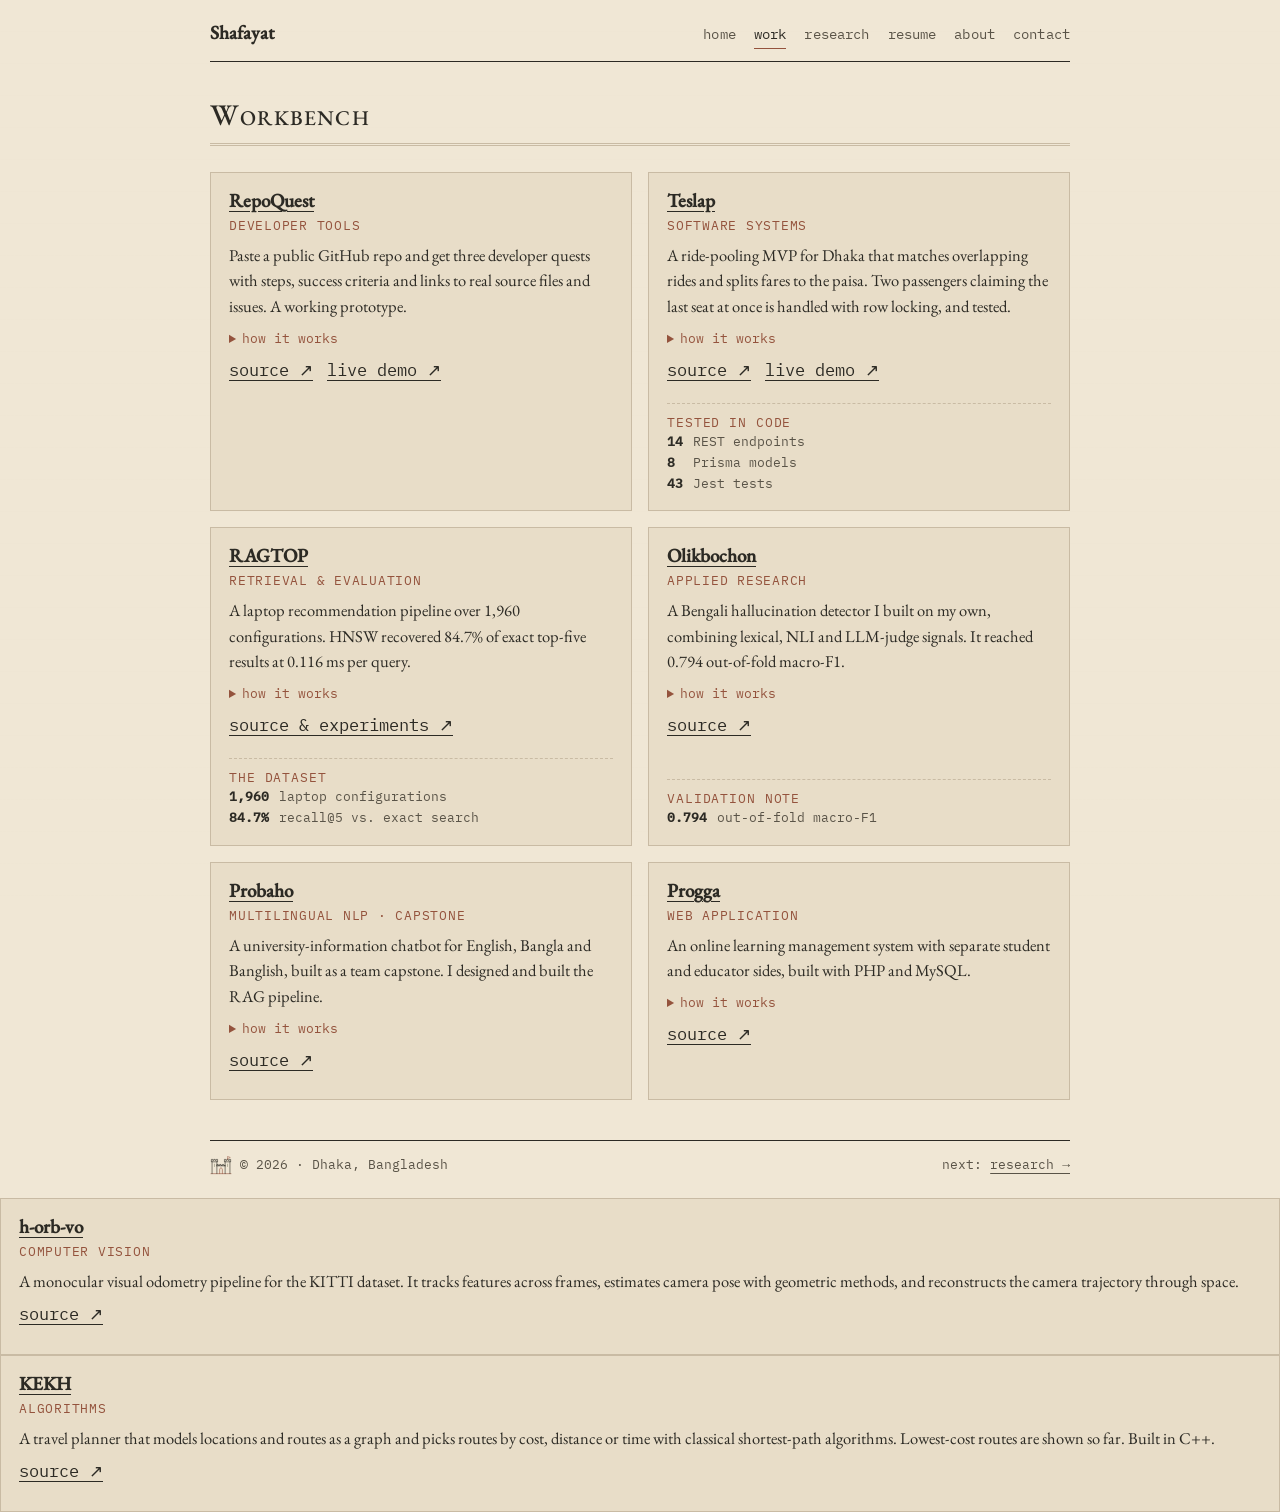
==== work.html @ c4c74369 "try new style" ====
<!doctype html>
<html lang="en">
<head>
  <meta charset="utf-8">
  <meta name="viewport" content="width=device-width, initial-scale=1">
  <meta name="description" content="Projects by Shafayat Hasanat Rubaiyat: RepoQuest, Teslap, RAGTOP, Olikbochon, Probaho, h-orb-vo, Progga and KEKH.">
  <meta name="theme-color" content="#f3ede0">
  <title>Work | Shafayat Hasanat Rubaiyat</title>
  <link rel="canonical" href="https://infi9itea.github.io/work.html">
  <meta property="og:type" content="website">
  <meta property="og:title" content="Work | Shafayat Hasanat Rubaiyat">
  <meta property="og:description" content="Projects by Shafayat Hasanat Rubaiyat: RepoQuest, Teslap, RAGTOP, Olikbochon, Probaho, h-orb-vo, Progga and KEKH.">
  <meta property="og:url" content="https://infi9itea.github.io/work.html">
  <meta property="og:image" content="https://infi9itea.github.io/assets/og-image.png">
  <meta property="og:image:width" content="1200">
  <meta property="og:image:height" content="630">
  <meta property="og:image:alt" content="Shafayat Hasanat Rubaiyat, with a hand-drawn rooftop, castle tower and knight">
  <meta name="twitter:card" content="summary_large_image">
  <meta name="twitter:title" content="Work | Shafayat Hasanat Rubaiyat">
  <meta name="twitter:description" content="Projects by Shafayat Hasanat Rubaiyat: RepoQuest, Teslap, RAGTOP, Olikbochon, Probaho, h-orb-vo, Progga and KEKH.">
  <meta name="twitter:image" content="https://infi9itea.github.io/assets/og-image.png">
  <link rel="icon" href="assets/favicon.svg" type="image/svg+xml">
  <link rel="stylesheet" href="styles.css">
  <script type="application/ld+json">
  {"@context":"https://schema.org","@type":"Person","name":"Shafayat Hasanat Rubaiyat","url":"https://infi9itea.github.io/","image":"https://infi9itea.github.io/assets/portrait.jpg","jobTitle":"Computer Science & Engineering graduate","alumniOf":{"@type":"CollegeOrUniversity","name":"East West University"},"address":{"@type":"PostalAddress","addressLocality":"Dhaka","addressCountry":"BD"},"knowsAbout":["Natural language processing","Large language models","Retrieval-augmented generation","AI agents","Human-computer interaction"],"sameAs":["https://github.com/infi9itea","https://www.linkedin.com/in/infi9itea/","https://scholar.google.com/citations?user=V1L3dSgAAAAJ&hl=en","https://orcid.org/0009-0002-2202-2596","https://codeforces.com/profile/Centric"]}
  </script>
</head>
<body>
<a class="skip-link" href="#main">Skip to content</a>
<div class="page">
<header class="header"><a class="site-title" href="index.html">Shafayat</a><nav aria-label="Main navigation"><a href="index.html">home</a><a href="work.html" aria-current="page">work</a><a href="research.html">research</a><a href="resume.html">resume</a><a href="about.html">about</a><a href="contact.html">contact</a></nav></header>
<main id="main">
<section class="pane">
        <h1 class="page-title">Workbench</h1>

        <article class="project-row">
          <div class="project-main">
            <div class="project-title-row">
              <h3><a href="https://github.com/infi9itea/RepoQuest" target="_blank" rel="noopener noreferrer">RepoQuest</a></h3>
              <span class="project-kind">developer tools</span>
            </div>
            <p class="blurb">Paste a public GitHub repo and get three developer quests with steps, success criteria and links to real source files and issues. A working prototype.</p><details><summary>how it works</summary><p>A guide for getting into unfamiliar codebases. You paste a public GitHub repository and it generates three developer quests, each with a goal, steps, success criteria and links to relevant source files and real issues. An n8n workflow gathers the evidence and Gemini writes the quests; I validate the response, including source-file paths, before it reaches the UI. It is a working prototype. Built with Next.js, TypeScript, n8n and the GitHub API.</p></details>
            <p class="project-links"><a href="https://github.com/infi9itea/RepoQuest" target="_blank" rel="noopener noreferrer">source ↗</a><a href="https://repo-quest-five.vercel.app" target="_blank" rel="noopener noreferrer">live demo ↗</a></p>
          </div>
        </article>

        <article class="project-row">
          <div class="project-main">
            <div class="project-title-row">
              <h3><a href="https://github.com/infi9itea/Teslap" target="_blank" rel="noopener noreferrer">Teslap</a></h3>
              <span class="project-kind">software systems</span>
            </div>
            <p class="blurb">A ride-pooling MVP for Dhaka that matches overlapping rides and splits fares to the paisa. Two passengers claiming the last seat at once is handled with row locking, and tested.</p><details><summary>how it works</summary><p>A ride-pooling MVP for Dhaka that matches overlapping ride requests, splits fares down to the paisa, and gives drivers a manifest to work from. I handled two passengers claiming the last seat at once with PostgreSQL row locking, idempotency keys and a database capacity trigger, then tested the race. Built with Next.js, TypeScript, Express, PostgreSQL, Prisma and Docker.</p></details>
            <p class="project-links"><a href="https://github.com/infi9itea/Teslap" target="_blank" rel="noopener noreferrer">source ↗</a><a href="https://teslap.vercel.app" target="_blank" rel="noopener noreferrer">live demo ↗</a></p>
          </div>
          <aside class="project-aside" aria-label="Teslap details">
            <span class="aside-label">tested in code</span>
            <strong>14</strong><span>REST endpoints</span>
            <strong>8</strong><span>Prisma models</span>
            <strong>43</strong><span>Jest tests</span>
          </aside>
        </article>

        <article class="project-row">
          <div class="project-main">
            <div class="project-title-row">
              <h3><a href="https://github.com/infi9itea/ragtop" target="_blank" rel="noopener noreferrer">RAGTOP</a></h3>
              <span class="project-kind">retrieval &amp; evaluation</span>
            </div>
            <p class="blurb">A laptop recommendation pipeline over 1,960 configurations. HNSW recovered 84.7% of exact top-five results at 0.116 ms per query.</p><details><summary>how it works</summary><p>A laptop recommendation pipeline built from multiple product sources, with schema harmonisation, PySpark processing, embeddings and MinHash/LSH deduplication. I compared five FAISS index types: HNSW recovered 84.7% of exact top-five results at 0.116 ms average query latency. On a separate 30-query labelled set, hit rate was 0.60 and precision@5 was 0.253. Built with Python, PySpark and FAISS.</p></details>
            <p class="project-links"><a href="https://github.com/infi9itea/ragtop" target="_blank" rel="noopener noreferrer">source &amp; experiments ↗</a></p>
          </div>
          <aside class="project-aside" aria-label="RAGTOP details">
            <span class="aside-label">the dataset</span>
            <strong>1,960</strong><span>laptop configurations</span>
            <span class="aside-rule"></span>
            <strong>84.7%</strong><span>recall@5 vs. exact search</span>
          </aside>
        </article>

        <article class="project-row">
          <div class="project-main">
            <div class="project-title-row">
              <h3><a href="https://github.com/infi9itea/olikbochon-bengali-hallucination-datathon-" target="_blank" rel="noopener noreferrer">Olikbochon</a></h3>
              <span class="project-kind">applied research</span>
            </div>
            <p class="blurb">A Bengali hallucination detector I built on my own, combining lexical, NLI and LLM-judge signals. It reached 0.794 out-of-fold macro-F1.</p><details><summary>how it works</summary><p>A Bengali-language hallucination detection system I built on my own. It combines lexical overlap, character-level TF-IDF, answer-key matching and cross-lingual NLI (mDeBERTa-v3), merges the signals with Logistic Regression and LightGBM, and uses a quantized 32B Qwen model as a judge. It reached 0.794 out-of-fold macro-F1 on the labelled sample. Built with Python, LightGBM and vLLM.</p></details>
            <p class="project-links"><a href="https://github.com/infi9itea/olikbochon-bengali-hallucination-datathon-" target="_blank" rel="noopener noreferrer">source ↗</a></p>
          </div>
          <aside class="project-aside" aria-label="Olikbochon details">
            <span class="aside-label">validation note</span>
            <strong>0.794</strong><span>out-of-fold macro-F1</span>
          </aside>
        </article>

        <article class="project-row">
          <div class="project-main">
            <div class="project-title-row">
              <h3><a href="https://github.com/infi9itea/Probaho" target="_blank" rel="noopener noreferrer">Probaho</a></h3>
              <span class="project-kind">multilingual NLP · capstone</span>
            </div>
            <p class="blurb">A university-information chatbot for English, Bangla and Banglish, built as a team capstone. I designed and built the RAG pipeline.</p><details><summary>how it works</summary><p>A university-information chatbot for English, Bangla and Banglish, built as a team capstone at East West University. It is the Rasa + RAG + LLM hybrid, one of six architectures compared in our thesis. I designed and implemented the RAG pipeline (ingestion, retrieval and the LLM answer service) and contributed RAG data with two teammates. Built with Python, Rasa, FastAPI and LLMs.</p></details>
            <p class="project-links"><a href="https://github.com/infi9itea/Probaho" target="_blank" rel="noopener noreferrer">source ↗</a></p>
          </div>
        </article>

        <article class="project-row">
          <div class="project-main">
            <div class="project-title-row">
              <h3><a href="https://github.com/shawqiaftab/Progga---Online-Learning-Management-System" target="_blank" rel="noopener noreferrer">Progga</a></h3>
              <span class="project-kind">web application</span>
            </div>
            <p class="blurb">An online learning management system with separate student and educator sides, built with PHP and MySQL.</p><details><summary>how it works</summary><p>An online learning management system with separate student and educator sides. Students browse courses by difficulty level, watch video lectures, take quizzes and rate courses. Educators create courses, upload content, grade assessments and follow performance through analytics. Built with PHP, MySQL, JavaScript, HTML and CSS.</p></details>
            <p class="project-links"><a href="https://github.com/shawqiaftab/Progga---Online-Learning-Management-System" target="_blank" rel="noopener noreferrer">source ↗</a></p>
          </div>
        </article>
      </section>
</main>
<footer class="footer"><span><img class="mark mark--sm" src="assets/castle.svg" alt="">© 2026 · Dhaka, Bangladesh</span><span class="catch">next: <a href="research.html">research →</a></span></footer>
</div>
</body>
</html>        <article class="project-row">
          <div class="project-main">
            <div class="project-title-row">
              <h3><a href="https://github.com/infi9itea/h-orb-vo" target="_blank" rel="noopener noreferrer">h-orb-vo</a></h3>
              <span class="project-kind">computer vision</span>
            </div>
            <p class="blurb">A monocular visual odometry pipeline for the KITTI dataset. It tracks features across frames, estimates camera pose with geometric methods, and reconstructs the camera trajectory through space.</p>
            <p class="project-links"><a href="https://github.com/infi9itea/h-orb-vo" target="_blank" rel="noopener noreferrer">source ↗</a></p>
          </div>
        </article>
        <article class="project-row">
          <div class="project-main">
            <div class="project-title-row">
              <h3><a href="https://github.com/infi9itea/KEKH" target="_blank" rel="noopener noreferrer">KEKH</a></h3>
              <span class="project-kind">algorithms</span>
            </div>
            <p class="blurb">A travel planner that models locations and routes as a graph and picks routes by cost, distance or time with classical shortest-path algorithms. Lowest-cost routes are shown so far. Built in C++.</p>
            <p class="project-links"><a href="https://github.com/infi9itea/KEKH" target="_blank" rel="noopener noreferrer">source ↗</a></p>
          </div>
        </article>
---- styles.css ----
@font-face{font-family:"EB Garamond";font-weight:400;font-style:normal;font-display:swap;src:url(assets/fonts/eb-garamond-latin-400-normal.woff2) format("woff2");unicode-range:U+0000-00FF,U+0131,U+0152-0153,U+02BB-02BC,U+02C6,U+02DA,U+02DC,U+2000-206F,U+20AC,U+2122,U+2212}
@font-face{font-family:"EB Garamond";font-weight:500;font-style:normal;font-display:swap;src:url(assets/fonts/eb-garamond-latin-500-normal.woff2) format("woff2");unicode-range:U+0000-00FF,U+0131,U+0152-0153,U+02BB-02BC,U+02C6,U+02DA,U+02DC,U+2000-206F,U+20AC,U+2122,U+2212}
@font-face{font-family:"EB Garamond";font-weight:400;font-style:italic;font-display:swap;src:url(assets/fonts/eb-garamond-latin-400-italic.woff2) format("woff2");unicode-range:U+0000-00FF,U+0131,U+0152-0153,U+02BB-02BC,U+02C6,U+02DA,U+02DC,U+2000-206F,U+20AC,U+2122,U+2212}
@font-face{font-family:"IBM Plex Mono";font-weight:400;font-display:swap;src:url(assets/fonts/ibm-plex-mono-latin-400-normal.woff2) format("woff2");unicode-range:U+0000-00FF,U+0131,U+2000-206F,U+20AC}
@font-face{font-family:"IBM Plex Mono";font-weight:500;font-display:swap;src:url(assets/fonts/ibm-plex-mono-latin-500-normal.woff2) format("woff2");unicode-range:U+0000-00FF,U+0131,U+2000-206F,U+20AC}
@font-face{font-family:"Tiro Bangla";font-weight:400;font-display:swap;src:url(assets/fonts/tiro-bangla-bengali-400-normal.woff2) format("woff2");unicode-range:U+0964-0965,U+0980-09FE,U+200C-200D,U+25CC}
:root{--paper:#f0e7d5;--deep:#e8ddc8;--ink:#2c2a24;--muted:#5a5448;--rule:#c9bba4;--rust:#94533d;--max:860px}
*{box-sizing:border-box}
body{margin:0;color:var(--ink);background:var(--paper);font:19px/1.6 "EB Garamond","Tiro Bangla",Georgia,serif;font-feature-settings:"liga","onum";min-height:100vh}
body::before{content:"";position:fixed;inset:0;pointer-events:none;opacity:.1;background:repeating-linear-gradient(to bottom,transparent 0,transparent 31px,rgba(80,65,42,.09) 32px)}
a{color:inherit;text-underline-offset:4px;text-decoration-thickness:1px}
a:hover{color:var(--rust)}a:focus-visible{outline:1px dashed var(--rust);outline-offset:4px}
::selection{color:var(--paper);background:var(--rust)}
.skip-link{position:absolute;left:-9999px}.skip-link:focus{left:12px;top:12px;z-index:2;padding:6px 10px;background:var(--paper)}
.page{width:min(calc(100% - 40px),var(--max));margin:0 auto;position:relative;min-height:100vh;display:flex;flex-direction:column}
main{flex:1;padding:34px 0 40px}
.header{display:flex;align-items:baseline;justify-content:space-between;gap:20px;flex-wrap:wrap;padding:18px 0 12px;border-bottom:1px solid var(--ink)}
.site-title{font-weight:700;text-decoration:none}
nav{display:flex;flex-wrap:wrap;gap:6px 18px}
nav a,.eyebrow,.links,.project-kind,.project-links,.project-aside,.research-date,.record-row time,.footer,.contact-links,.aside-label,.doors span{font-family:"IBM Plex Mono","Courier New",monospace}
nav a{font-size:12.5px;letter-spacing:.01em;color:var(--muted);text-decoration:none;padding-bottom:2px}
nav a:hover,nav a[aria-current]{color:var(--ink);border-bottom:1px solid var(--rust)}
h1,h2,h3,h4{line-height:1.25;margin:0 0 .5em}
.page-title{font-size:30px;font-variant:small-caps;letter-spacing:.04em;font-weight:400;padding-bottom:10px;border-bottom:3px double var(--rule);margin-bottom:26px}
.sub{font-size:13px;font-family:"IBM Plex Mono","Courier New",monospace;text-transform:uppercase;letter-spacing:.08em;color:var(--rust);margin:34px 0 14px;font-weight:400}
.pane+.pane{margin-top:6px}
/* home */
.intro-layout{display:grid;grid-template-columns:minmax(0,1fr) 210px;gap:32px;align-items:center}
.eyebrow{font-size:11px;letter-spacing:.075em;text-transform:uppercase;color:var(--rust);margin:0 0 12px}.eyebrow-divider{margin:0 8px}
.intro h1{font-size:38px;font-weight:400;margin:0 0 12px}
.lead{font-size:20px;font-style:italic;margin:0 0 14px}
.open-to,.invite{margin:0 0 10px}
.links,.contact-links{display:flex;flex-wrap:wrap;gap:6px 16px;font-size:13px;margin:18px 0 0}
.machine-note{margin:0}.machine-note img{width:100%;height:auto}
.doors{list-style:none;margin:34px 0 0;padding:0;display:grid;grid-template-columns:repeat(2,1fr);gap:14px}
.doors a{display:block;height:100%;padding:14px 16px;border:1px solid var(--rule);background:var(--deep);text-decoration:none}
.doors a:hover{border-color:var(--rust);color:inherit}
.doors b{display:block;font-weight:400;font-variant:small-caps;font-size:20px;letter-spacing:.04em}
.doors span{font-size:12px;color:var(--muted)}
/* work: card grid instead of long rows */
#main .pane:has(.project-row){display:grid;grid-template-columns:repeat(2,1fr);gap:16px}
.pane:has(.project-row)>.page-title{grid-column:1/-1;margin-bottom:10px}
.project-row{display:flex;flex-direction:column;border:1px solid var(--rule);background:var(--deep);padding:16px 18px}
.project-main{flex:1}.project-title-row{display:flex;flex-direction:column;gap:2px;margin-bottom:8px}
.project-row h3{font-size:19px;margin:0}.project-row p{font-size:15px;line-height:1.55;margin:0 0 10px}
.project-kind{font-size:11px;color:var(--rust);text-transform:uppercase;letter-spacing:.06em}
.project-links{display:flex;gap:14px;font-size:12px}
.project-aside{display:grid;grid-template-columns:auto 1fr;gap:0 10px;font-size:12px;color:var(--muted);border-top:1px dashed var(--rule);margin-top:10px;padding-top:8px}
.project-aside .aside-label{grid-column:1/-1}.project-aside strong{color:var(--ink)}.aside-rule{display:none}
.aside-label{font-size:11px;text-transform:uppercase;letter-spacing:.07em;color:var(--rust)}
/* research / resume */
.rgroup{margin-bottom:18px}.rgroup h4{font-size:17px;margin-bottom:4px}.rgroup p{margin:0 0 6px;color:var(--muted)}.rgroup ul,.edu-list{margin:6px 0 0;padding-left:20px}.rgroup li,.edu-list li{margin-bottom:6px}
.research-entry{display:grid;grid-template-columns:120px 1fr;gap:18px;padding:14px 0;border-top:1px solid var(--rule)}
.research-date{font-size:12px;color:var(--muted)}.research-entry h3{font-size:18px}.research-entry p{margin:0 0 8px}.venue{color:var(--muted);font-style:italic}
.record-row{display:grid;grid-template-columns:96px 1fr;gap:16px;padding:9px 0;border-top:1px dotted var(--rule)}
.record-row time{font-size:12px;color:var(--muted)}.record-row span{display:block;font-size:14px;color:var(--muted)}
.cf-note{margin-top:18px;padding:12px 16px;border-left:3px solid var(--rust);background:var(--deep)}.cf-note h3{font-size:17px}.cf-note p{font-size:14px;margin:0 0 6px}
.skills-note p{margin:0 0 8px;font-size:15px}
/* about */
.about-layout{display:grid;grid-template-columns:200px 1fr;gap:28px;align-items:start}
.portrait{margin:0}.portrait img{width:100%;height:auto;border:1px solid var(--ink);padding:5px;background:var(--deep)}
.hobby-row{padding:10px 0;border-top:1px solid var(--rule);display:grid;grid-template-columns:170px 1fr;gap:18px}
.hobby-row h3{font-size:16px;margin:0}.hobby-row p{margin:0;font-size:15px}
/* contact / blog */
.contact{text-align:left}.contact h1{margin-top:0}.contact .mark--knight{width:60px;float:right;margin:0 0 10px 20px}
.contact p{font-size:22px;margin:0 0 6px}
.blog-writing p{color:var(--muted);font-style:italic}
.mark{height:auto}.mark--sm{width:22px;vertical-align:middle;margin-right:8px}
.footer{display:flex;justify-content:space-between;gap:16px;flex-wrap:wrap;font-size:12px;color:var(--muted);padding:14px 0 22px;border-top:1px solid var(--ink)}
@media(max-width:720px){
.intro-layout,.about-layout,.research-entry,.hobby-row,.record-row{grid-template-columns:1fr;gap:6px}
.machine-note{max-width:230px}.portrait{max-width:200px}
#main .pane:has(.project-row),.doors{grid-template-columns:1fr}
.intro h1{font-size:30px}}

[lang=bn]{font-family:"Tiro Bangla","Hind Siliguri",serif;font-feature-settings:normal;letter-spacing:0}
.intro h1{letter-spacing:-.01em;font-weight:500}
.page-title,.doors b{font-weight:500}
.project-row p,.hobby-row p,.skills-note p{font-size:16.5px}
.sub,.aside-label,.project-kind{font-size:11px}
.links,.contact-links,.project-links,.footer{font-size:12px}

nav a{font-size:13.5px}
.sub,.aside-label,.project-kind{font-size:12.5px}
.links,.contact-links,.project-links,.footer,.research-date,.record-row time,.doors span,.project-aside{font-size:13px}
.blurb{font-size:16.5px!important;margin-bottom:8px!important}
details{margin:2px 0 10px}summary{cursor:pointer;font-family:"IBM Plex Mono","Courier New",monospace;font-size:12.5px;color:var(--rust)}
details p{margin-top:8px!important;color:var(--muted)}
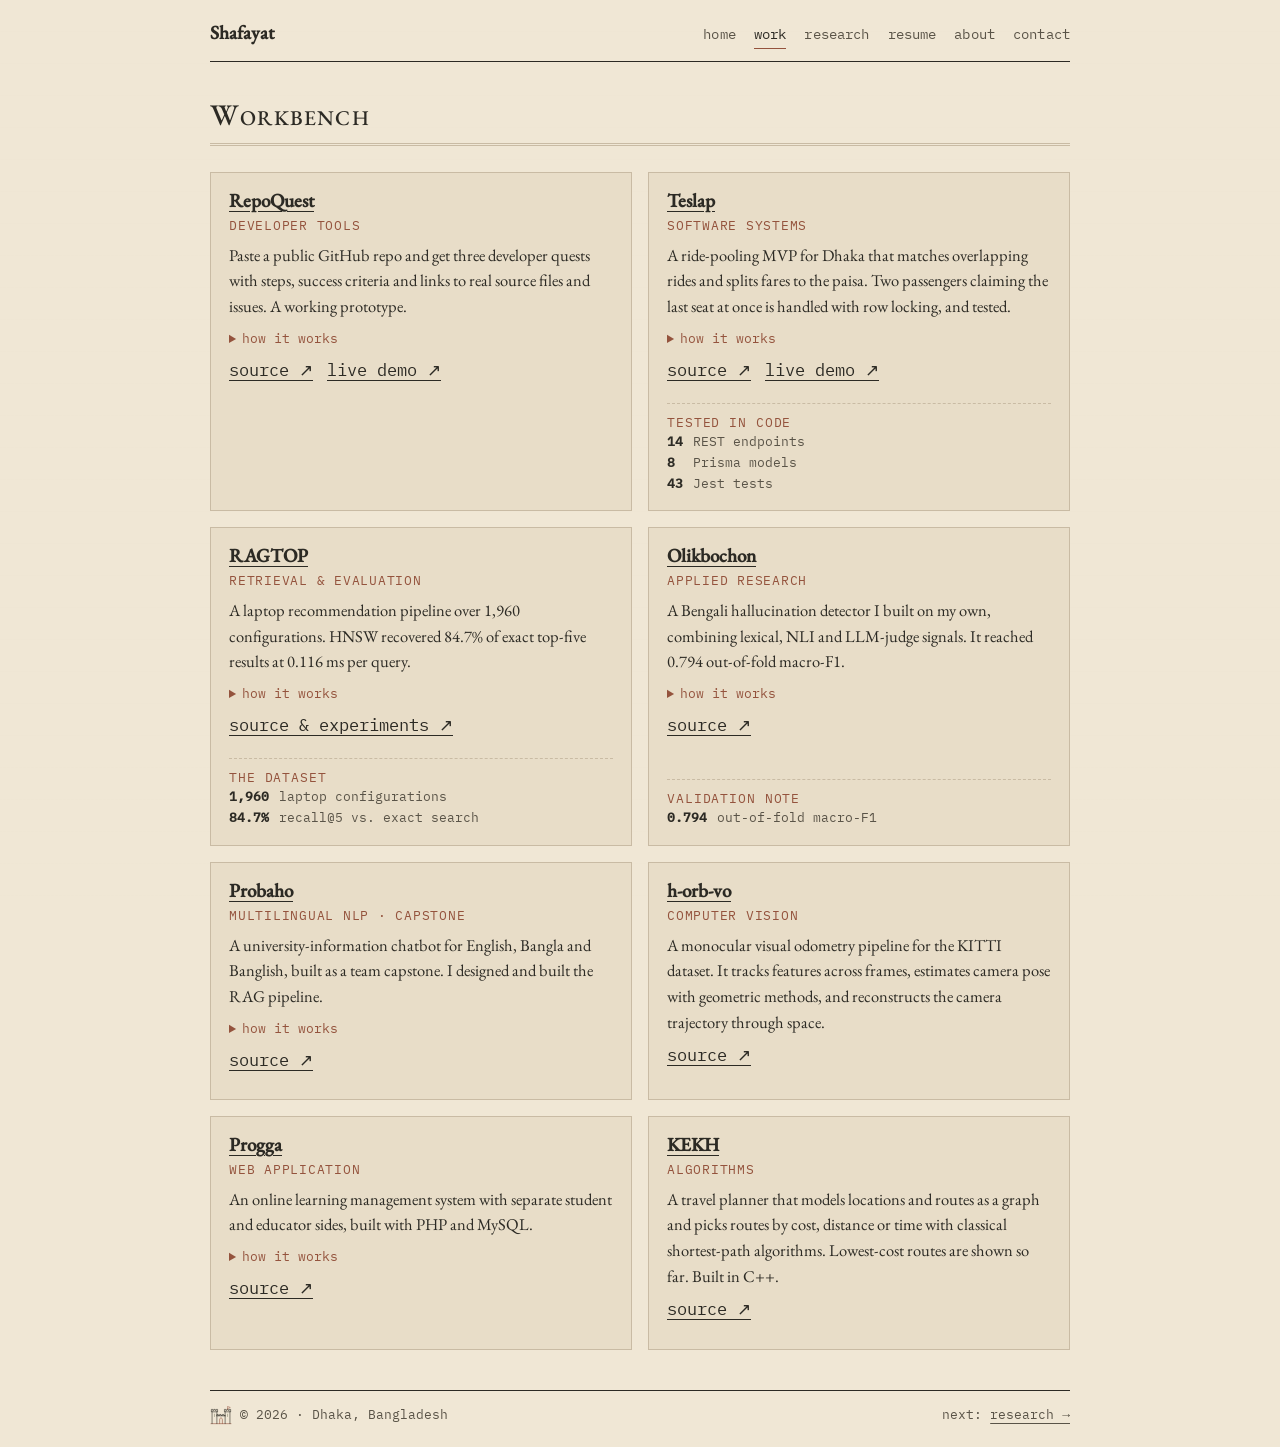
==== commit 80a7a34a: "try new style" ====
--- a/work.html
+++ b/work.html
@@ -104,7 +104,17 @@
           </div>
         </article>
 
-        <article class="project-row">
+                <article class="project-row">
+          <div class="project-main">
+            <div class="project-title-row">
+              <h3><a href="https://github.com/infi9itea/h-orb-vo" target="_blank" rel="noopener noreferrer">h-orb-vo</a></h3>
+              <span class="project-kind">computer vision</span>
+            </div>
+            <p class="blurb">A monocular visual odometry pipeline for the KITTI dataset. It tracks features across frames, estimates camera pose with geometric methods, and reconstructs the camera trajectory through space.</p>
+            <p class="project-links"><a href="https://github.com/infi9itea/h-orb-vo" target="_blank" rel="noopener noreferrer">source ↗</a></p>
+          </div>
+        </article>
+<article class="project-row">
           <div class="project-main">
             <div class="project-title-row">
               <h3><a href="https://github.com/shawqiaftab/Progga---Online-Learning-Management-System" target="_blank" rel="noopener noreferrer">Progga</a></h3>
@@ -112,21 +122,6 @@
             </div>
             <p class="blurb">An online learning management system with separate student and educator sides, built with PHP and MySQL.</p><details><summary>how it works</summary><p>An online learning management system with separate student and educator sides. Students browse courses by difficulty level, watch video lectures, take quizzes and rate courses. Educators create courses, upload content, grade assessments and follow performance through analytics. Built with PHP, MySQL, JavaScript, HTML and CSS.</p></details>
             <p class="project-links"><a href="https://github.com/shawqiaftab/Progga---Online-Learning-Management-System" target="_blank" rel="noopener noreferrer">source ↗</a></p>
-          </div>
-        </article>
-      </section>
-</main>
-<footer class="footer"><span><img class="mark mark--sm" src="assets/castle.svg" alt="">© 2026 · Dhaka, Bangladesh</span><span class="catch">next: <a href="research.html">research →</a></span></footer>
-</div>
-</body>
-</html>        <article class="project-row">
-          <div class="project-main">
-            <div class="project-title-row">
-              <h3><a href="https://github.com/infi9itea/h-orb-vo" target="_blank" rel="noopener noreferrer">h-orb-vo</a></h3>
-              <span class="project-kind">computer vision</span>
-            </div>
-            <p class="blurb">A monocular visual odometry pipeline for the KITTI dataset. It tracks features across frames, estimates camera pose with geometric methods, and reconstructs the camera trajectory through space.</p>
-            <p class="project-links"><a href="https://github.com/infi9itea/h-orb-vo" target="_blank" rel="noopener noreferrer">source ↗</a></p>
           </div>
         </article>
         <article class="project-row">
@@ -139,4 +134,9 @@
             <p class="project-links"><a href="https://github.com/infi9itea/KEKH" target="_blank" rel="noopener noreferrer">source ↗</a></p>
           </div>
         </article>
-
+      </section>
+</main>
+<footer class="footer"><span><img class="mark mark--sm" src="assets/castle.svg" alt="">© 2026 · Dhaka, Bangladesh</span><span class="catch">next: <a href="research.html">research →</a></span></footer>
+</div>
+</body>
+</html>
